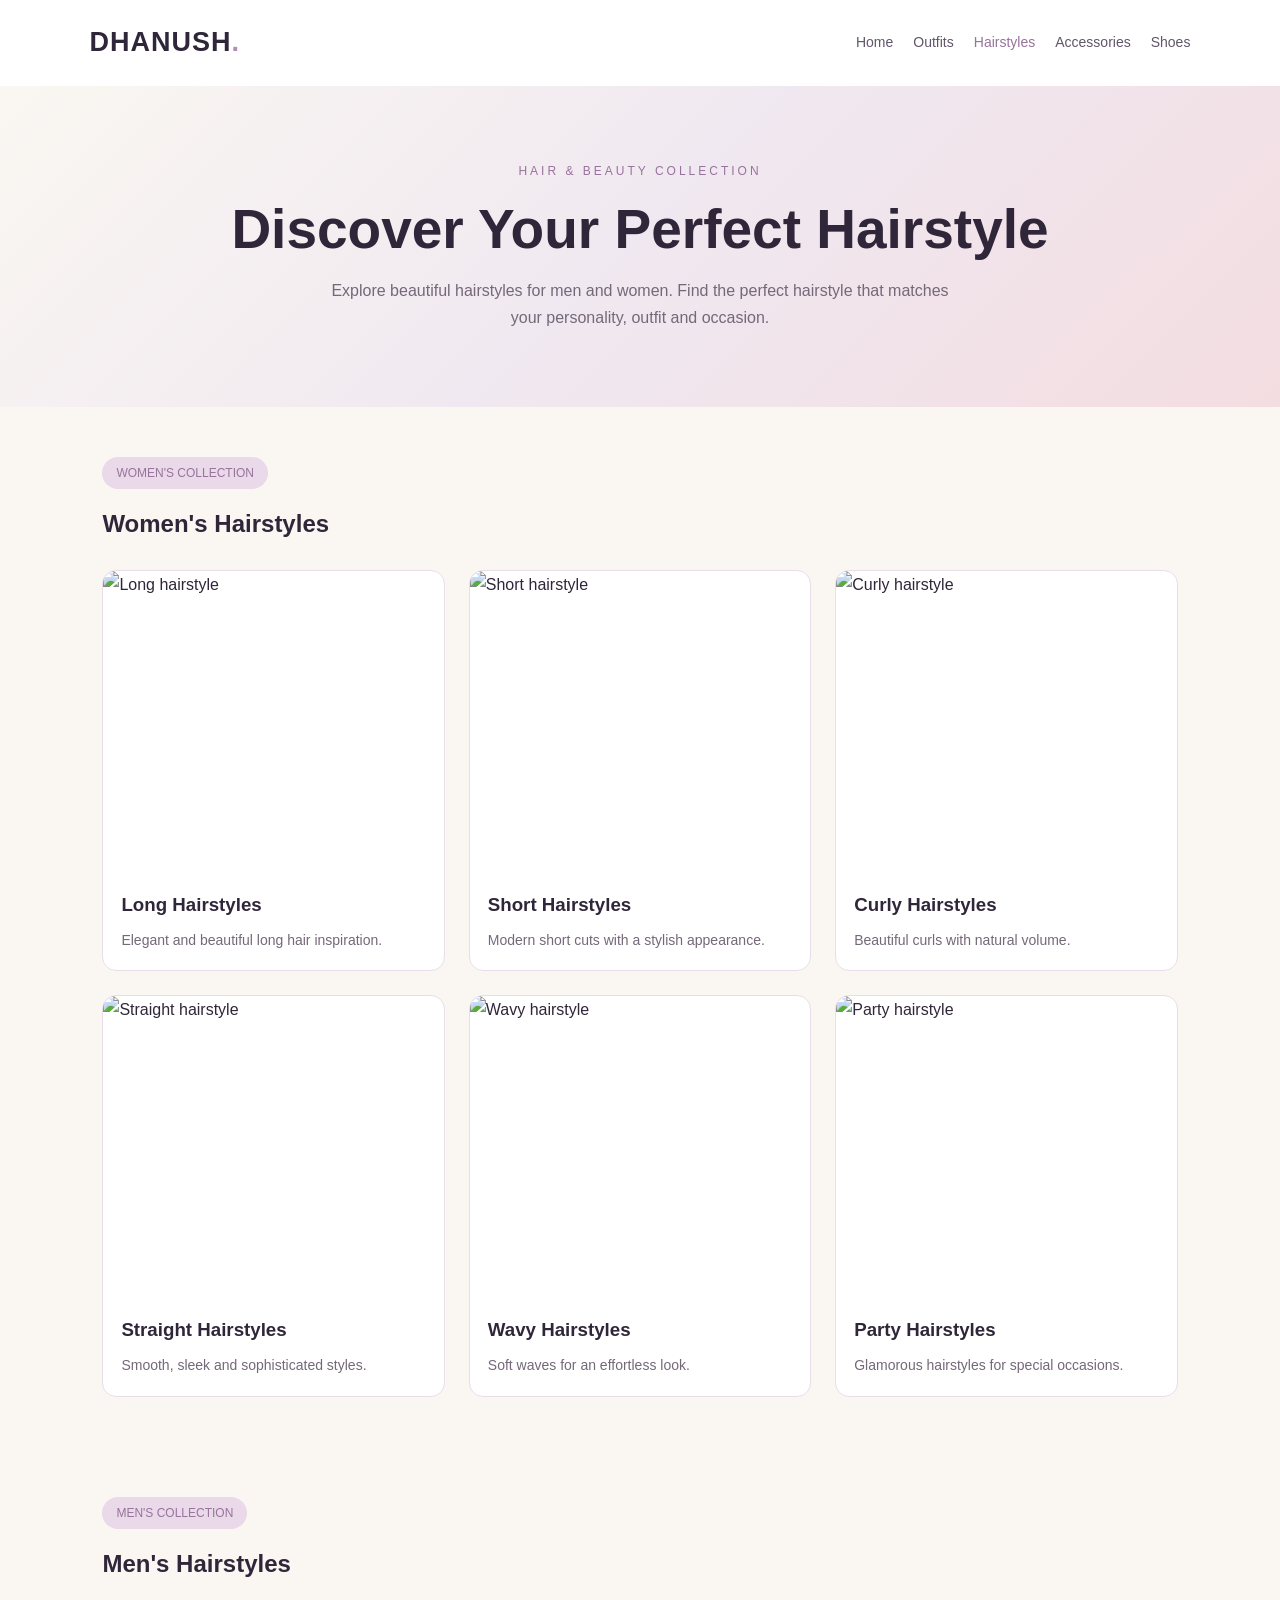
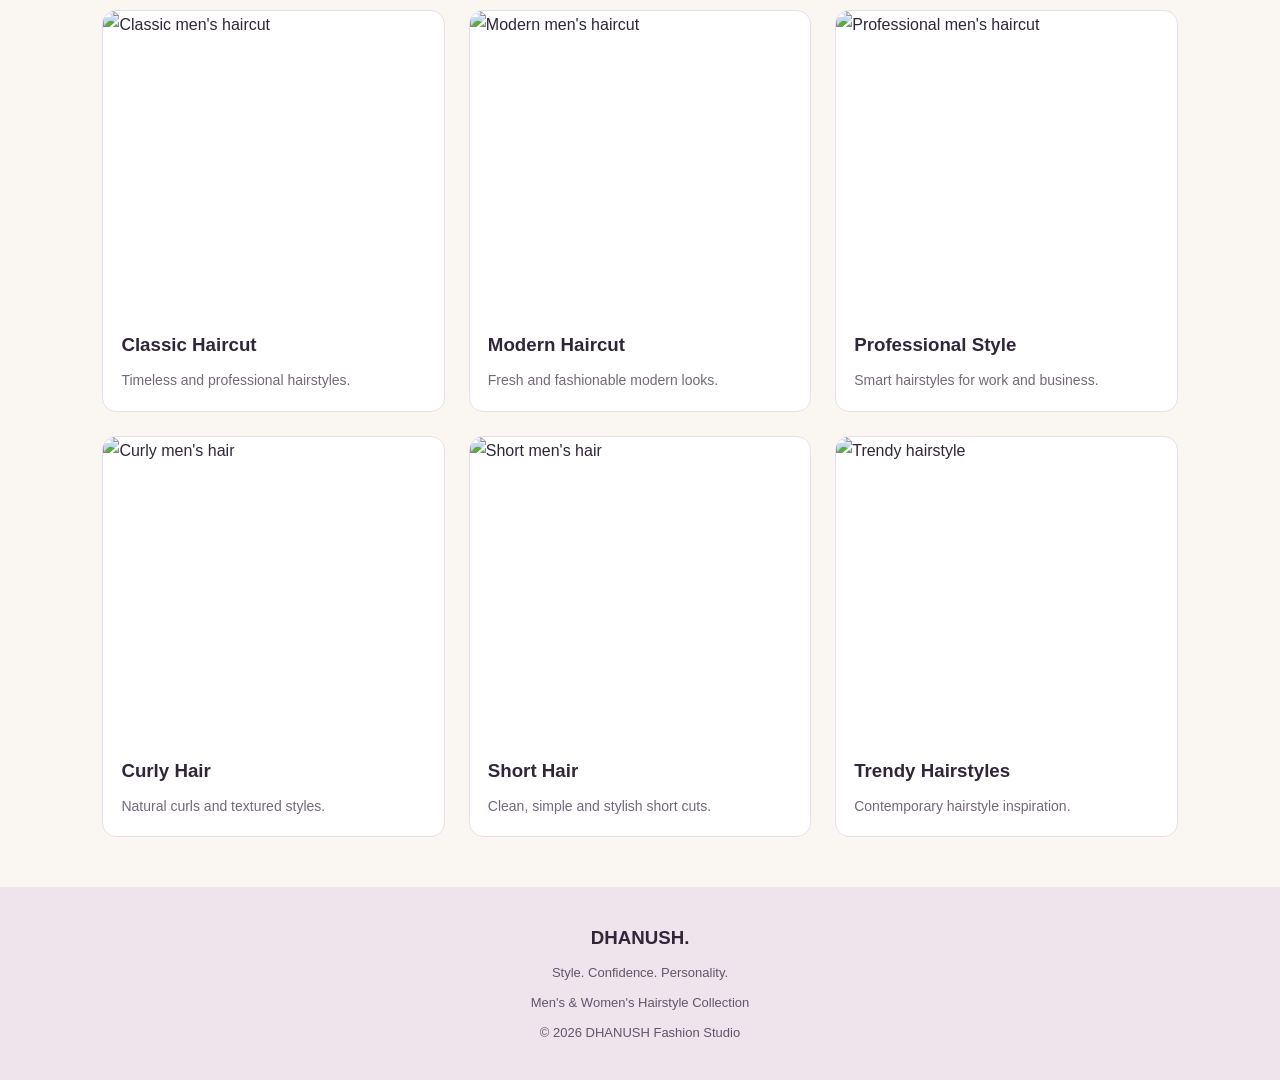
==== hairstyles.html @ 0c0a1d5e "Add men's and women's hairstyles page Added a new HTML file for showcasing hairstyles, including sec" ====
<!DOCTYPE html>
<html lang="en">
<head>
    <meta charset="UTF-8">
    <meta name="viewport" content="width=device-width, initial-scale=1.0">

    <title>Hairstyles | DHANUSH Fashion Studio</title>

    <link rel="stylesheet" href="fashion.css">

    <style>
        .hair-card {
            background: white;
            border: 1px solid #E9DDE9;
            border-radius: 14px;
            overflow: hidden;
            transition: 0.3s;
        }

        .hair-card:hover {
            transform: translateY(-6px);
            box-shadow: 0 10px 25px #30263A15;
        }

        .hair-card img {
            width: 100%;
            height: 300px;
            object-fit: cover;
            display: block;
        }

        .hair-info {
            padding: 18px;
        }

        .hair-info h3 {
            color: #30263A;
            margin-bottom: 8px;
        }

        .hair-info p {
            color: #746879;
            font-size: 14px;
        }

        .hair-section {
            padding: 50px 8%;
        }

        .hair-section h2 {
            margin-bottom: 25px;
        }

        .hair-grid {
            display: grid;
            grid-template-columns: repeat(3, 1fr);
            gap: 24px;
        }

        @media(max-width:750px) {
            .hair-grid {
                grid-template-columns: repeat(2, 1fr);
            }
        }

        @media(max-width:480px) {
            .hair-grid {
                grid-template-columns: 1fr;
            }
        }
    </style>
</head>

<body>

<!-- HEADER -->

<header>
    <a href="index.html" class="logo">
        DHANUSH<span>.</span>
    </a>

    <nav>
        <a href="index.html">Home</a>
        <a href="outfits.html">Outfits</a>
        <a href="hairstyles.html" class="active">Hairstyles</a>
        <a href="accessories.html">Accessories</a>
        <a href="shoes.html">Shoes</a>
    </nav>
</header>

<!-- HERO -->

<section class="hero">

    <div class="tag">HAIR & BEAUTY COLLECTION</div>

    <h1>Discover Your Perfect Hairstyle</h1>

    <p>
        Explore beautiful hairstyles for men and women.
        Find the perfect hairstyle that matches your
        personality, outfit and occasion.
    </p>

</section>

<!-- WOMEN'S HAIRSTYLES -->

<section class="hair-section">

    <span class="gender-tag">WOMEN'S COLLECTION</span>

    <h2>Women's Hairstyles</h2>

    <div class="hair-grid">

        <div class="hair-card">
            <img src="https://images.unsplash.com/photo-1524504388940-b1c1722653e1?w=700"
                 alt="Long hairstyle">
            <div class="hair-info">
                <h3>Long Hairstyles</h3>
                <p>Elegant and beautiful long hair inspiration.</p>
            </div>
        </div>

        <div class="hair-card">
            <img src="https://images.unsplash.com/photo-1534528741775-53994a69daeb?w=700"
                 alt="Short hairstyle">
            <div class="hair-info">
                <h3>Short Hairstyles</h3>
                <p>Modern short cuts with a stylish appearance.</p>
            </div>
        </div>

        <div class="hair-card">
            <img src="https://images.unsplash.com/photo-1517841905240-472988babdf9?w=700"
                 alt="Curly hairstyle">
            <div class="hair-info">
                <h3>Curly Hairstyles</h3>
                <p>Beautiful curls with natural volume.</p>
            </div>
        </div>

        <div class="hair-card">
            <img src="https://images.unsplash.com/photo-1488426862026-3ee34a7d66df?w=700"
                 alt="Straight hairstyle">
            <div class="hair-info">
                <h3>Straight Hairstyles</h3>
                <p>Smooth, sleek and sophisticated styles.</p>
            </div>
        </div>

        <div class="hair-card">
            <img src="https://images.unsplash.com/photo-1508214751196-bcfd4ca60f91?w=700"
                 alt="Wavy hairstyle">
            <div class="hair-info">
                <h3>Wavy Hairstyles</h3>
                <p>Soft waves for an effortless look.</p>
            </div>
        </div>

        <div class="hair-card">
            <img src="https://images.unsplash.com/photo-1531123897727-8f129e1688ce?w=700"
                 alt="Party hairstyle">
            <div class="hair-info">
                <h3>Party Hairstyles</h3>
                <p>Glamorous hairstyles for special occasions.</p>
            </div>
        </div>

    </div>

</section>

<!-- MEN'S HAIRSTYLES -->

<section class="hair-section">

    <span class="gender-tag">MEN'S COLLECTION</span>

    <h2>Men's Hairstyles</h2>

    <div class="hair-grid">

        <div class="hair-card">
            <img src="https://images.unsplash.com/photo-1500648767791-00dcc994a43e?w=700"
                 alt="Classic men's haircut">
            <div class="hair-info">
                <h3>Classic Haircut</h3>
                <p>Timeless and professional hairstyles.</p>
            </div>
        </div>

        <div class="hair-card">
            <img src="https://images.unsplash.com/photo-1506794778202-cad84cf45f1d?w=700"
                 alt="Modern men's haircut">
            <div class="hair-info">
                <h3>Modern Haircut</h3>
                <p>Fresh and fashionable modern looks.</p>
            </div>
        </div>

        <div class="hair-card">
            <img src="https://images.unsplash.com/photo-1519085360753-af0119f7cbe7?w=700"
                 alt="Professional men's haircut">
            <div class="hair-info">
                <h3>Professional Style</h3>
                <p>Smart hairstyles for work and business.</p>
            </div>
        </div>

        <div class="hair-card">
            <img src="https://images.unsplash.com/photo-1531384441138-2736e62e0919?w=700"
                 alt="Curly men's hair">
            <div class="hair-info">
                <h3>Curly Hair</h3>
                <p>Natural curls and textured styles.</p>
            </div>
        </div>

        <div class="hair-card">
            <img src="https://images.unsplash.com/photo-1521119989659-a83eee488004?w=700"
                 alt="Short men's hair">
            <div class="hair-info">
                <h3>Short Hair</h3>
                <p>Clean, simple and stylish short cuts.</p>
            </div>
        </div>

        <div class="hair-card">
            <img src="https://images.unsplash.com/photo-1517841905240-472988babdf9?w=700"
                 alt="Trendy hairstyle">
            <div class="hair-info">
                <h3>Trendy Hairstyles</h3>
                <p>Contemporary hairstyle inspiration.</p>
            </div>
        </div>

    </div>

</section>

<!-- FOOTER -->

<footer>

    <h3>DHANUSH.</h3>

    <p>Style. Confidence. Personality.</p>

    <p>Men's & Women's Hairstyle Collection</p>

    <p>© 2026 DHANUSH Fashion Studio</p>

</footer>

</body>
</html>
---- fashion.css ----
/* =====================================
   DHANUSH - LIGHT LUXURY FASHION THEME
===================================== */

:root {
    --background: #FAF7F2;
    --white: #FFFFFF;
    --lavender: #E9D9E9;
    --blush: #F3DDE1;
    --purple: #B58AB8;
    --purple-dark: #98739C;
    --gold: #D1B77E;
    --heading: #30263A;
    --text: #746879;
    --border: #E9DDE9;
}

/* GLOBAL */

* {
    margin: 0;
    padding: 0;
    box-sizing: border-box;
    scroll-behavior: smooth;
}

body {
    font-family: Arial, sans-serif;
    background: var(--background);
    color: var(--heading);
    line-height: 1.7;
}

/* HEADER */

header {
    background: var(--white);
    padding: 20px 7%;
    display: flex;
    justify-content: space-between;
    align-items: center;
    flex-wrap: wrap;
    gap: 15px;
    box-shadow: 0 2px 12px #30263A0D;
}

.logo {
    color: var(--heading);
    font-size: 27px;
    font-weight: bold;
    text-decoration: none;
    letter-spacing: 1px;
}

.logo span {
    color: var(--purple);
}

/* NAVIGATION */

nav {
    display: flex;
    gap: 20px;
    flex-wrap: wrap;
}

nav a {
    color: #62566A;
    text-decoration: none;
    font-size: 14px;
    transition: 0.3s;
}

nav a:hover,
nav a.active {
    color: var(--purple-dark);
}

/* HERO */

.hero {
    padding: 75px 8%;
    text-align: center;
    background: linear-gradient(
        135deg,
        #FAF7F2,
        #F0E8F0,
        #F3DDE1
    );
}

.hero h1 {
    color: var(--heading);
    font-size: clamp(35px, 6vw, 55px);
    margin: 15px 0;
    line-height: 1.2;
}

.hero p {
    color: var(--text);
    max-width: 650px;
    margin: auto;
}

.tag {
    color: var(--purple-dark);
    letter-spacing: 3px;
    font-size: 12px;
}

/* SECTIONS */

section,
.gender-section {
    padding: 55px 8%;
}

.section-title,
.gender-title {
    color: var(--heading);
    margin-bottom: 25px;
}

/* GRID */

.card-grid,
.category-grid {
    display: grid;
    grid-template-columns: repeat(3, 1fr);
    gap: 24px;
}

/* CARDS */

.card,
.outfit-card,
.category {
    background: var(--white);
    border: 1px solid var(--border);
    border-radius: 13px;
    overflow: hidden;
    box-shadow: 0 5px 20px #30263A0A;
    transition: 0.3s;
}

.card:hover,
.outfit-card:hover,
.category:hover {
    transform: translateY(-6px);
    border-color: var(--purple);
    box-shadow: 0 10px 25px #30263A15;
}

/* IMAGES */

.card img,
.outfit-card img,
.category img {
    width: 100%;
    height: 270px;
    object-fit: cover;
    display: block;
}

/* CARD CONTENT */

.card-content,
.outfit-info {
    padding: 18px;
}

.card h3,
.outfit-info h3,
.category h3 {
    color: var(--heading);
    padding: 12px;
}

.card p,
.outfit-info p {
    color: var(--text);
    font-size: 14px;
}

/* MEN AND WOMEN LABELS */

.gender-tag {
    display: inline-block;
    background: var(--lavender);
    color: var(--purple-dark);
    padding: 6px 14px;
    border-radius: 20px;
    font-size: 12px;
    margin-bottom: 15px;
}

/* BUTTONS */

.btn {
    display: inline-block;
    padding: 13px 25px;
    background: var(--purple);
    color: white;
    text-decoration: none;
    border: none;
    border-radius: 7px;
    cursor: pointer;
    transition: 0.3s;
}

.btn:hover {
    background: var(--purple-dark);
}

/* UPLOAD SECTION */

.upload-section {
    background: var(--lavender);
    text-align: center;
}

.upload-box {
    background: var(--white);
    max-width: 550px;
    padding: 35px;
    margin: 25px auto;
    border: 2px dashed var(--purple);
    border-radius: 15px;
}

.upload-box input {
    margin: 20px 0;
    max-width: 100%;
}

#preview {
    display: none;
    max-width: 100%;
    max-height: 450px;
    margin: 20px auto;
    border-radius: 10px;
}

/* FOOTER */

footer {
    background: #EDE4EC;
    color: #62566A;
    text-align: center;
    padding: 35px 15px;
}

footer h3 {
    color: var(--heading);
}

footer p {
    font-size: 13px;
    margin-top: 8px;
}

/* TABLET RESPONSIVE */

@media (max-width: 750px) {

    header {
        justify-content: center;
    }

    nav {
        justify-content: center;
        gap: 13px;
    }

    .card-grid,
    .category-grid {
        grid-template-columns: repeat(2, 1fr);
    }
}

/* MOBILE RESPONSIVE */

@media (max-width: 480px) {

    .card-grid,
    .category-grid {
        grid-template-columns: 1fr;
    }

    .card img,
    .outfit-card img,
    .category img {
        height: 300px;
    }

    section,
    .gender-section {
        padding: 40px 6%;
    }

    .hero {
        padding: 55px 6%;
    }

    .upload-box {
        padding: 20px;
    }
}
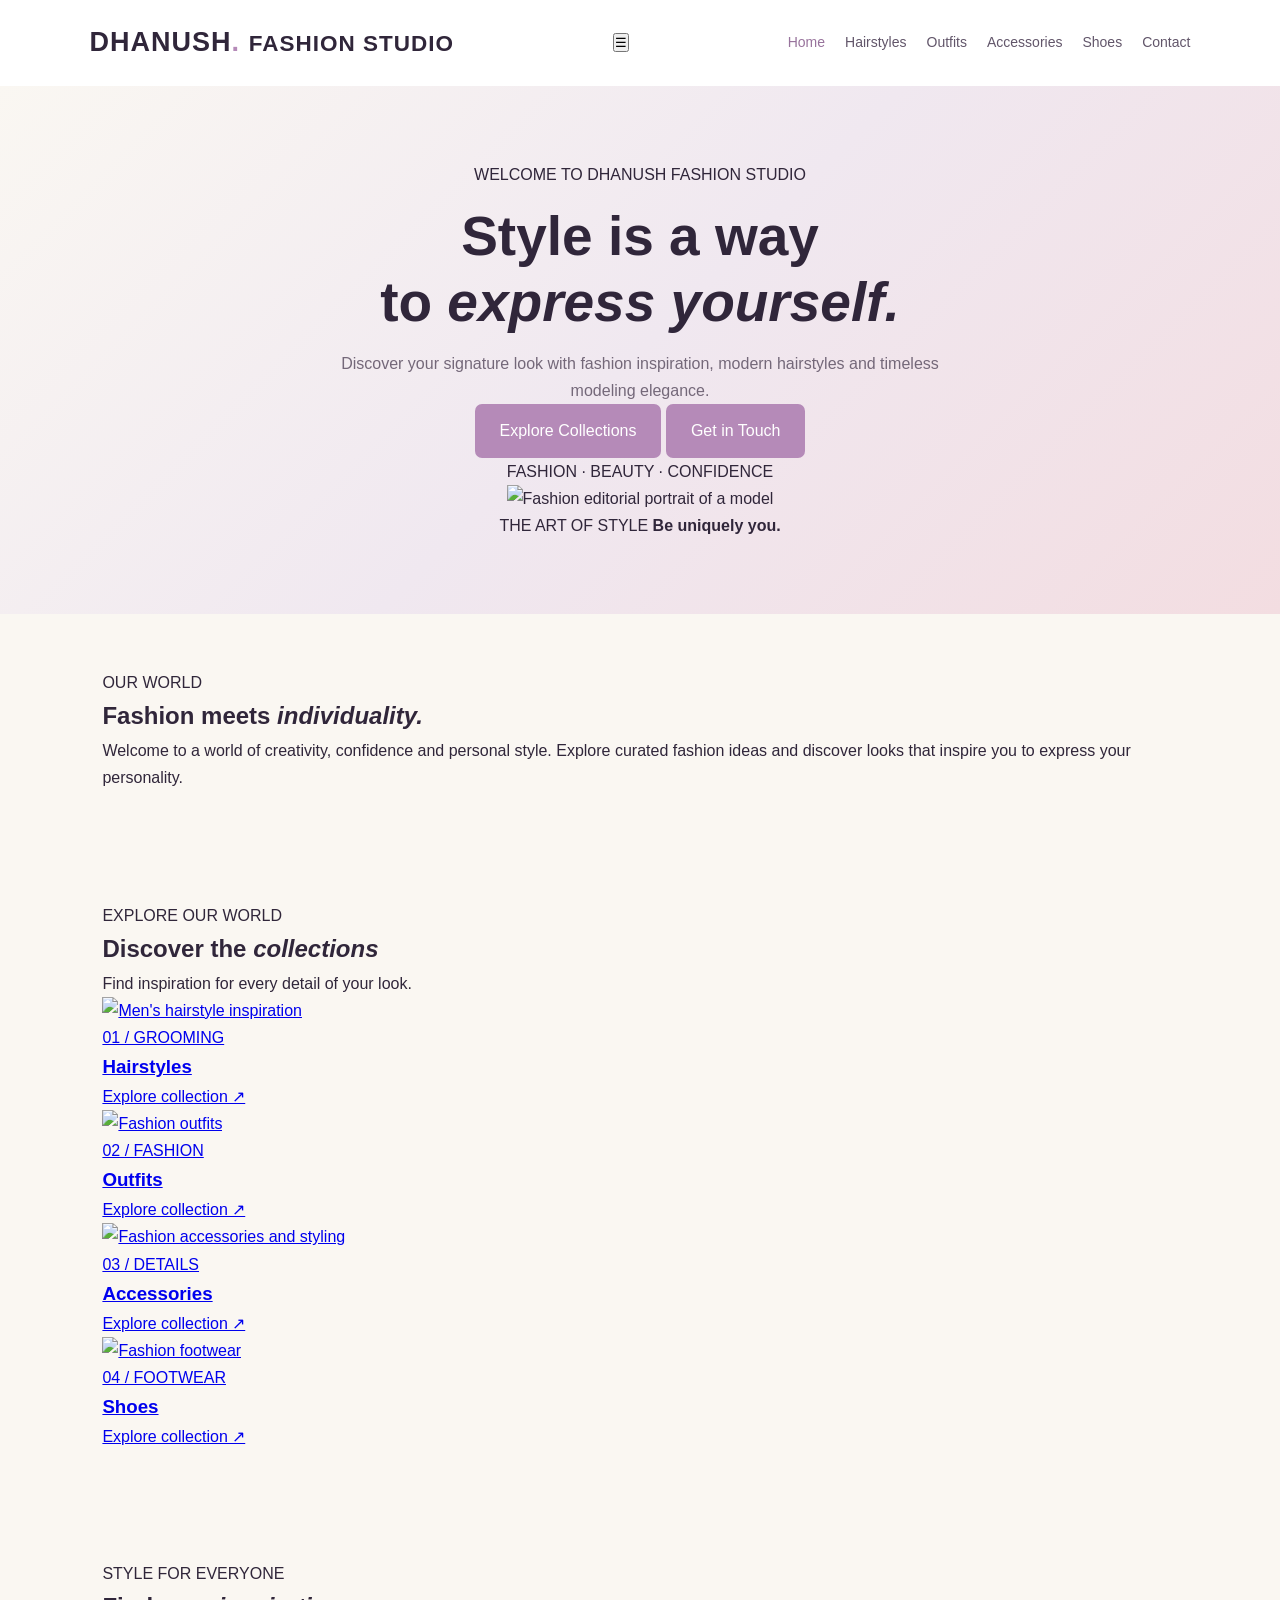
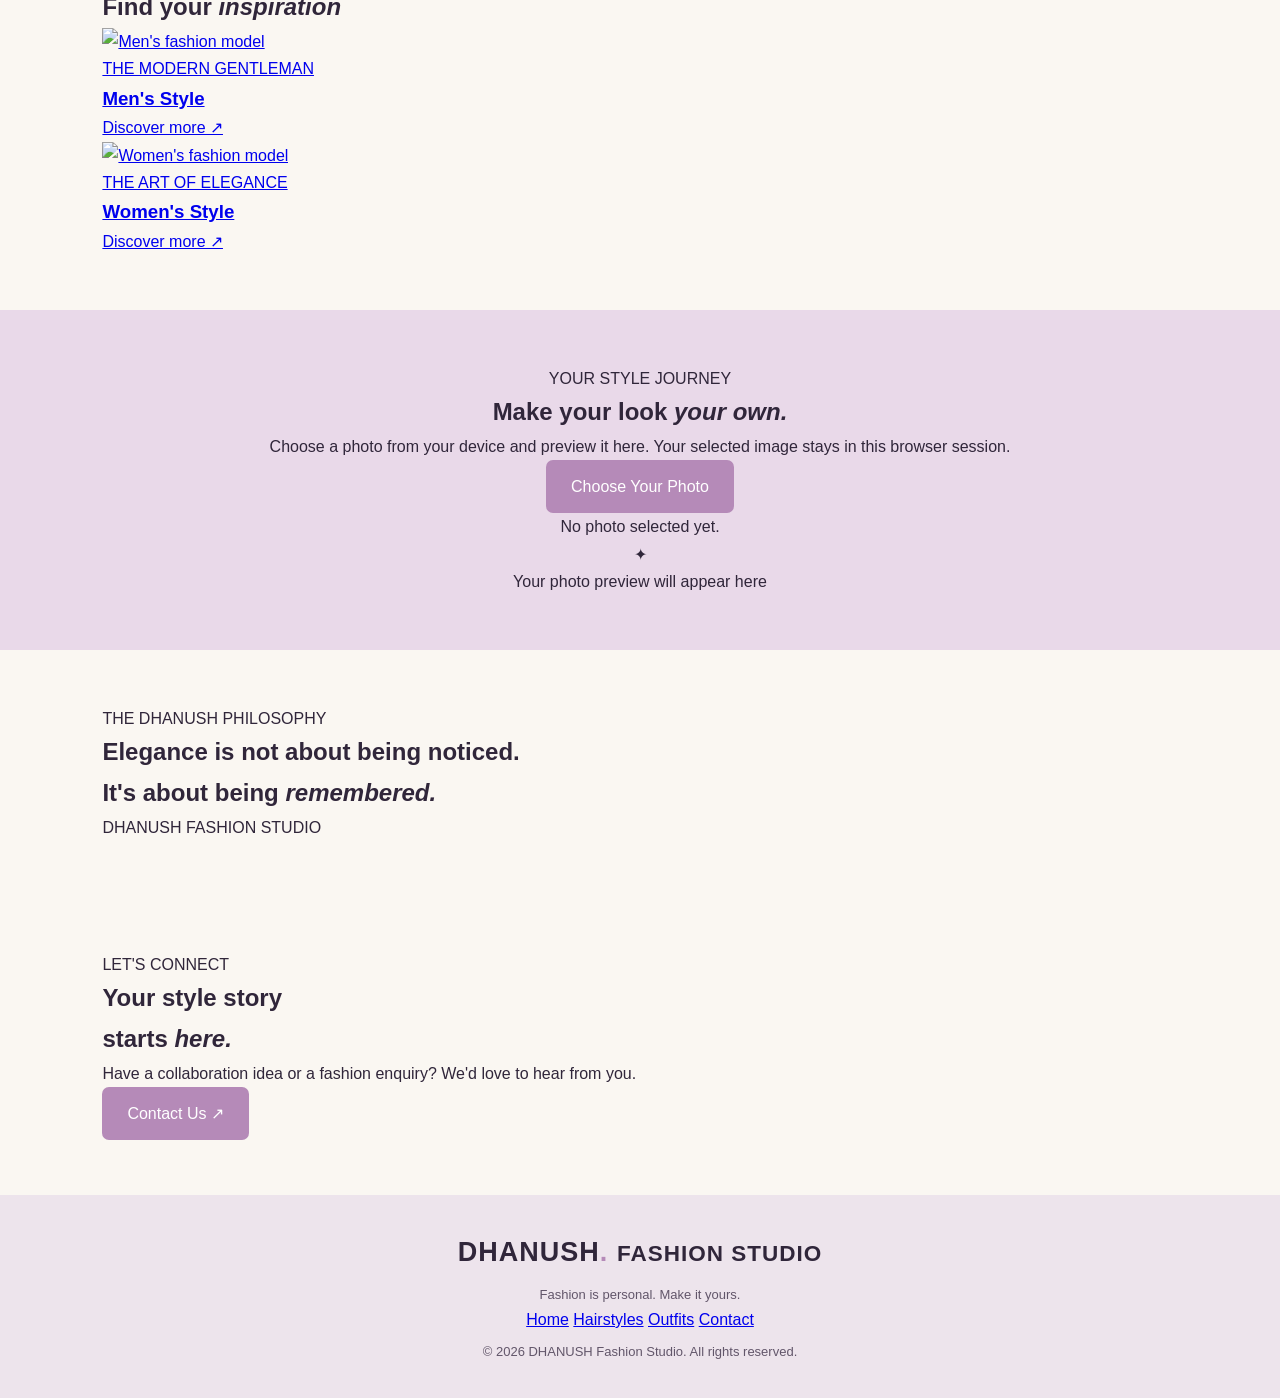
==== commit c1fb6cbd: "Revamp hairstyles.html with improved structure and content Updated the hairstyles.html file to enhan" ====
--- a/hairstyles.html
+++ b/hairstyles.html
@@ -2,259 +2,286 @@
 <!DOCTYPE html>
 <html lang="en">
 <head>
-    <meta charset="UTF-8">
-    <meta name="viewport" content="width=device-width, initial-scale=1.0">
-
-    <title>Hairstyles | DHANUSH Fashion Studio</title>
-
-    <link rel="stylesheet" href="fashion.css">
-
-    <style>
-        .hair-card {
-            background: white;
-            border: 1px solid #E9DDE9;
-            border-radius: 14px;
-            overflow: hidden;
-            transition: 0.3s;
-        }
-
-        .hair-card:hover {
-            transform: translateY(-6px);
-            box-shadow: 0 10px 25px #30263A15;
-        }
-
-        .hair-card img {
-            width: 100%;
-            height: 300px;
-            object-fit: cover;
-            display: block;
-        }
-
-        .hair-info {
-            padding: 18px;
-        }
-
-        .hair-info h3 {
-            color: #30263A;
-            margin-bottom: 8px;
-        }
-
-        .hair-info p {
-            color: #746879;
-            font-size: 14px;
-        }
-
-        .hair-section {
-            padding: 50px 8%;
-        }
-
-        .hair-section h2 {
-            margin-bottom: 25px;
-        }
-
-        .hair-grid {
-            display: grid;
-            grid-template-columns: repeat(3, 1fr);
-            gap: 24px;
-        }
-
-        @media(max-width:750px) {
-            .hair-grid {
-                grid-template-columns: repeat(2, 1fr);
-            }
-        }
-
-        @media(max-width:480px) {
-            .hair-grid {
-                grid-template-columns: 1fr;
-            }
-        }
-    </style>
+  <meta charset="UTF-8">
+  <meta name="viewport" content="width=device-width, initial-scale=1.0">
+  <meta name="theme-color" content="#f8f5f1">
+  <meta name="description" content="DHANUSH Fashion Studio – Discover luxury fashion, modeling, hairstyles, outfits and accessories for men and women.">
+  <title>DHANUSH | Fashion & Modeling Studio</title>
+  <link rel="stylesheet" href="fashion.css">
+  <link rel="preconnect" href="https://fonts.googleapis.com">
+  <link rel="preconnect" href="https://fonts.gstatic.com" crossorigin>
+  <link href="https://fonts.googleapis.com/css2?family=DM+Sans:wght@400;500;600;700&family=Playfair+Display:wght@500;600;700&display=swap" rel="stylesheet">
 </head>
 
 <body>
 
-<!-- HEADER -->
-
-<header>
-    <a href="index.html" class="logo">
-        DHANUSH<span>.</span>
-    </a>
-
-    <nav>
-        <a href="index.html">Home</a>
-        <a href="outfits.html">Outfits</a>
-        <a href="hairstyles.html" class="active">Hairstyles</a>
-        <a href="accessories.html">Accessories</a>
-        <a href="shoes.html">Shoes</a>
-    </nav>
+<header class="site-header">
+  <a class="logo" href="index.html">
+    DHANUSH<span>.</span>
+    <small>FASHION STUDIO</small>
+  </a>
+
+  <button class="menu-toggle" id="menuToggle"
+    aria-label="Open navigation" aria-expanded="false">
+    ☰
+  </button>
+
+  <nav class="main-nav" id="mainNav">
+    <a href="index.html" class="active">Home</a>
+    <a href="hairstyles.html">Hairstyles</a>
+    <a href="outfits.html">Outfits</a>
+    <a href="accessories.html">Accessories</a>
+    <a href="shoes.html">Shoes</a>
+    <a href="contact.html" class="nav-contact">Contact</a>
+  </nav>
 </header>
 
-<!-- HERO -->
-
-<section class="hero">
-
-    <div class="tag">HAIR & BEAUTY COLLECTION</div>
-
-    <h1>Discover Your Perfect Hairstyle</h1>
-
+<main>
+
+  <!-- HERO -->
+  <section class="hero">
+    <div class="hero-content">
+      <span class="eyebrow">WELCOME TO DHANUSH FASHION STUDIO</span>
+      <h1>Style is a way<br>to <em>express yourself.</em></h1>
+      <p>
+        Discover your signature look with fashion inspiration,
+        modern hairstyles and timeless modeling elegance.
+      </p>
+      <div class="hero-actions">
+        <a href="#collections" class="btn btn-primary">Explore Collections</a>
+        <a href="contact.html" class="btn btn-outline">Get in Touch</a>
+      </div>
+      <div class="hero-note">FASHION · BEAUTY · CONFIDENCE</div>
+    </div>
+
+    <div class="hero-image">
+      <img
+        src="https://images.unsplash.com/photo-1534528741775-53994a69daeb?w=1000"
+        alt="Fashion editorial portrait of a model">
+      <div class="image-caption">
+        <span>THE ART OF STYLE</span>
+        <strong>Be uniquely you.</strong>
+      </div>
+    </div>
+  </section>
+
+  <!-- INTRODUCTION -->
+  <section class="intro section-padding">
+    <span class="eyebrow">OUR WORLD</span>
+    <h2>Fashion meets <em>individuality.</em></h2>
     <p>
-        Explore beautiful hairstyles for men and women.
-        Find the perfect hairstyle that matches your
-        personality, outfit and occasion.
+      Welcome to a world of creativity, confidence and personal style.
+      Explore curated fashion ideas and discover looks that inspire you
+      to express your personality.
     </p>
-
-</section>
-
-<!-- WOMEN'S HAIRSTYLES -->
-
-<section class="hair-section">
-
-    <span class="gender-tag">WOMEN'S COLLECTION</span>
-
-    <h2>Women's Hairstyles</h2>
-
-    <div class="hair-grid">
-
-        <div class="hair-card">
-            <img src="https://images.unsplash.com/photo-1524504388940-b1c1722653e1?w=700"
-                 alt="Long hairstyle">
-            <div class="hair-info">
-                <h3>Long Hairstyles</h3>
-                <p>Elegant and beautiful long hair inspiration.</p>
-            </div>
-        </div>
-
-        <div class="hair-card">
-            <img src="https://images.unsplash.com/photo-1534528741775-53994a69daeb?w=700"
-                 alt="Short hairstyle">
-            <div class="hair-info">
-                <h3>Short Hairstyles</h3>
-                <p>Modern short cuts with a stylish appearance.</p>
-            </div>
-        </div>
-
-        <div class="hair-card">
-            <img src="https://images.unsplash.com/photo-1517841905240-472988babdf9?w=700"
-                 alt="Curly hairstyle">
-            <div class="hair-info">
-                <h3>Curly Hairstyles</h3>
-                <p>Beautiful curls with natural volume.</p>
-            </div>
-        </div>
-
-        <div class="hair-card">
-            <img src="https://images.unsplash.com/photo-1488426862026-3ee34a7d66df?w=700"
-                 alt="Straight hairstyle">
-            <div class="hair-info">
-                <h3>Straight Hairstyles</h3>
-                <p>Smooth, sleek and sophisticated styles.</p>
-            </div>
-        </div>
-
-        <div class="hair-card">
-            <img src="https://images.unsplash.com/photo-1508214751196-bcfd4ca60f91?w=700"
-                 alt="Wavy hairstyle">
-            <div class="hair-info">
-                <h3>Wavy Hairstyles</h3>
-                <p>Soft waves for an effortless look.</p>
-            </div>
-        </div>
-
-        <div class="hair-card">
-            <img src="https://images.unsplash.com/photo-1531123897727-8f129e1688ce?w=700"
-                 alt="Party hairstyle">
-            <div class="hair-info">
-                <h3>Party Hairstyles</h3>
-                <p>Glamorous hairstyles for special occasions.</p>
-            </div>
-        </div>
-
-    </div>
-
-</section>
-
-<!-- MEN'S HAIRSTYLES -->
-
-<section class="hair-section">
-
-    <span class="gender-tag">MEN'S COLLECTION</span>
-
-    <h2>Men's Hairstyles</h2>
-
-    <div class="hair-grid">
-
-        <div class="hair-card">
-            <img src="https://images.unsplash.com/photo-1500648767791-00dcc994a43e?w=700"
-                 alt="Classic men's haircut">
-            <div class="hair-info">
-                <h3>Classic Haircut</h3>
-                <p>Timeless and professional hairstyles.</p>
-            </div>
-        </div>
-
-        <div class="hair-card">
-            <img src="https://images.unsplash.com/photo-1506794778202-cad84cf45f1d?w=700"
-                 alt="Modern men's haircut">
-            <div class="hair-info">
-                <h3>Modern Haircut</h3>
-                <p>Fresh and fashionable modern looks.</p>
-            </div>
-        </div>
-
-        <div class="hair-card">
-            <img src="https://images.unsplash.com/photo-1519085360753-af0119f7cbe7?w=700"
-                 alt="Professional men's haircut">
-            <div class="hair-info">
-                <h3>Professional Style</h3>
-                <p>Smart hairstyles for work and business.</p>
-            </div>
-        </div>
-
-        <div class="hair-card">
-            <img src="https://images.unsplash.com/photo-1531384441138-2736e62e0919?w=700"
-                 alt="Curly men's hair">
-            <div class="hair-info">
-                <h3>Curly Hair</h3>
-                <p>Natural curls and textured styles.</p>
-            </div>
-        </div>
-
-        <div class="hair-card">
-            <img src="https://images.unsplash.com/photo-1521119989659-a83eee488004?w=700"
-                 alt="Short men's hair">
-            <div class="hair-info">
-                <h3>Short Hair</h3>
-                <p>Clean, simple and stylish short cuts.</p>
-            </div>
-        </div>
-
-        <div class="hair-card">
-            <img src="https://images.unsplash.com/photo-1517841905240-472988babdf9?w=700"
-                 alt="Trendy hairstyle">
-            <div class="hair-info">
-                <h3>Trendy Hairstyles</h3>
-                <p>Contemporary hairstyle inspiration.</p>
-            </div>
-        </div>
-
-    </div>
-
-</section>
-
-<!-- FOOTER -->
-
-<footer>
-
-    <h3>DHANUSH.</h3>
-
-    <p>Style. Confidence. Personality.</p>
-
-    <p>Men's & Women's Hairstyle Collection</p>
-
-    <p>© 2026 DHANUSH Fashion Studio</p>
-
+  </section>
+
+  <!-- COLLECTIONS -->
+  <section class="collections section-padding" id="collections">
+    <div class="section-heading">
+      <div>
+        <span class="eyebrow">EXPLORE OUR WORLD</span>
+        <h2>Discover the <em>collections</em></h2>
+      </div>
+      <p>Find inspiration for every detail of your look.</p>
+    </div>
+
+    <div class="collection-grid">
+
+      <a href="hairstyles.html" class="collection-card">
+        <img src="https://images.unsplash.com/photo-1506794778202-cad84cf45f1d?w=800"
+          alt="Men's hairstyle inspiration">
+        <div class="card-overlay">
+          <span>01 / GROOMING</span>
+          <h3>Hairstyles</h3>
+          <span class="card-link">Explore collection ↗</span>
+        </div>
+      </a>
+
+      <a href="outfits.html" class="collection-card">
+        <img src="https://images.unsplash.com/photo-1483985988355-763728e1935b?w=800"
+          alt="Fashion outfits">
+        <div class="card-overlay">
+          <span>02 / FASHION</span>
+          <h3>Outfits</h3>
+          <span class="card-link">Explore collection ↗</span>
+        </div>
+      </a>
+
+      <a href="accessories.html" class="collection-card">
+        <img src="https://images.unsplash.com/photo-1490481651871-ab68de25d43d?w=800"
+          alt="Fashion accessories and styling">
+        <div class="card-overlay">
+          <span>03 / DETAILS</span>
+          <h3>Accessories</h3>
+          <span class="card-link">Explore collection ↗</span>
+        </div>
+      </a>
+
+      <a href="shoes.html" class="collection-card">
+        <img src="https://images.unsplash.com/photo-1542291026-7eec264c27ff?w=800"
+          alt="Fashion footwear">
+        <div class="card-overlay">
+          <span>04 / FOOTWEAR</span>
+          <h3>Shoes</h3>
+          <span class="card-link">Explore collection ↗</span>
+        </div>
+      </a>
+
+    </div>
+  </section>
+
+  <!-- MEN AND WOMEN -->
+  <section class="gender-section section-padding">
+    <div class="section-heading">
+      <div>
+        <span class="eyebrow">STYLE FOR EVERYONE</span>
+        <h2>Find your <em>inspiration</em></h2>
+      </div>
+    </div>
+
+    <div class="gender-grid">
+      <a href="outfits.html#men" class="gender-card">
+        <img src="https://images.unsplash.com/photo-1500648767791-00dcc994a43e?w=900"
+          alt="Men's fashion model">
+        <div>
+          <span>THE MODERN GENTLEMAN</span>
+          <h3>Men's Style</h3>
+          <span>Discover more ↗</span>
+        </div>
+      </a>
+
+      <a href="outfits.html#women" class="gender-card">
+        <img src="https://images.unsplash.com/photo-1534528741775-53994a69daeb?w=900"
+          alt="Women's fashion model">
+        <div>
+          <span>THE ART OF ELEGANCE</span>
+          <h3>Women's Style</h3>
+          <span>Discover more ↗</span>
+        </div>
+      </a>
+    </div>
+  </section>
+
+  <!-- PHOTO PREVIEW -->
+  <section class="upload-section section-padding">
+    <div class="upload-content">
+      <span class="eyebrow">YOUR STYLE JOURNEY</span>
+      <h2>Make your look <em>your own.</em></h2>
+      <p>
+        Choose a photo from your device and preview it here.
+        Your selected image stays in this browser session.
+      </p>
+
+      <label class="btn btn-primary upload-button" for="photoUpload">
+        Choose Your Photo
+      </label>
+      <input type="file" id="photoUpload" accept="image/*" hidden>
+
+      <p class="upload-status" id="uploadStatus" aria-live="polite">
+        No photo selected yet.
+      </p>
+    </div>
+
+    <div class="preview-frame">
+      <div id="emptyPreview" class="empty-preview">
+        <span>✦</span>
+        <p>Your photo preview will appear here</p>
+      </div>
+      <img id="photoPreview" alt="Your uploaded photo preview" hidden>
+    </div>
+  </section>
+
+  <!-- BRAND STATEMENT -->
+  <section class="quote-section">
+    <span class="eyebrow">THE DHANUSH PHILOSOPHY</span>
+    <h2>Elegance is not about being noticed.<br>
+      It's about being <em>remembered.</em></h2>
+    <span class="quote-line"></span>
+    <p>DHANUSH FASHION STUDIO</p>
+  </section>
+
+  <!-- CONTACT -->
+  <section class="contact-section section-padding">
+    <div>
+      <span class="eyebrow">LET'S CONNECT</span>
+      <h2>Your style story<br>starts <em>here.</em></h2>
+      <p>Have a collaboration idea or a fashion enquiry? We'd love to hear from you.</p>
+    </div>
+    <a href="contact.html" class="btn btn-primary">Contact Us ↗</a>
+  </section>
+
+</main>
+
+<footer class="site-footer">
+  <a class="logo footer-logo" href="index.html">
+    DHANUSH<span>.</span>
+    <small>FASHION STUDIO</small>
+  </a>
+  <p>Fashion is personal. Make it yours.</p>
+  <div class="footer-links">
+    <a href="index.html">Home</a>
+    <a href="hairstyles.html">Hairstyles</a>
+    <a href="outfits.html">Outfits</a>
+    <a href="contact.html">Contact</a>
+  </div>
+  <p class="copyright">© <span id="year"></span> DHANUSH Fashion Studio. All rights reserved.</p>
 </footer>
+
+<script>
+  const menuToggle = document.getElementById("menuToggle");
+  const mainNav = document.getElementById("mainNav");
+
+  menuToggle.addEventListener("click", () => {
+    const isOpen = mainNav.classList.toggle("open");
+    menuToggle.setAttribute("aria-expanded", String(isOpen));
+    menuToggle.setAttribute("aria-label",
+      isOpen ? "Close navigation" : "Open navigation");
+  });
+
+  mainNav.querySelectorAll("a").forEach(link => {
+    link.addEventListener("click", () => {
+      mainNav.classList.remove("open");
+      menuToggle.setAttribute("aria-expanded", "false");
+    });
+  });
+
+  const photoUpload = document.getElementById("photoUpload");
+  const photoPreview = document.getElementById("photoPreview");
+  const emptyPreview = document.getElementById("emptyPreview");
+  const uploadStatus = document.getElementById("uploadStatus");
+  let currentPhotoUrl = null;
+
+  photoUpload.addEventListener("change", event => {
+    const file = event.target.files[0];
+
+    if (!file) return;
+
+    if (!file.type.startsWith("image/")) {
+      uploadStatus.textContent = "Please select an image file.";
+      return;
+    }
+
+    if (file.size > 5 * 1024 * 1024) {
+      uploadStatus.textContent = "Please choose an image smaller than 5 MB.";
+      photoUpload.value = "";
+      return;
+    }
+
+    if (currentPhotoUrl) {
+      URL.revokeObjectURL(currentPhotoUrl);
+    }
+
+    currentPhotoUrl = URL.createObjectURL(file);
+    photoPreview.src = currentPhotoUrl;
+    photoPreview.hidden = false;
+    emptyPreview.hidden = true;
+    uploadStatus.textContent = "Photo preview: " + file.name;
+  });
+
+  document.getElementById("year").textContent =
+    new Date().getFullYear();
+</script>
 
 </body>
 </html>
